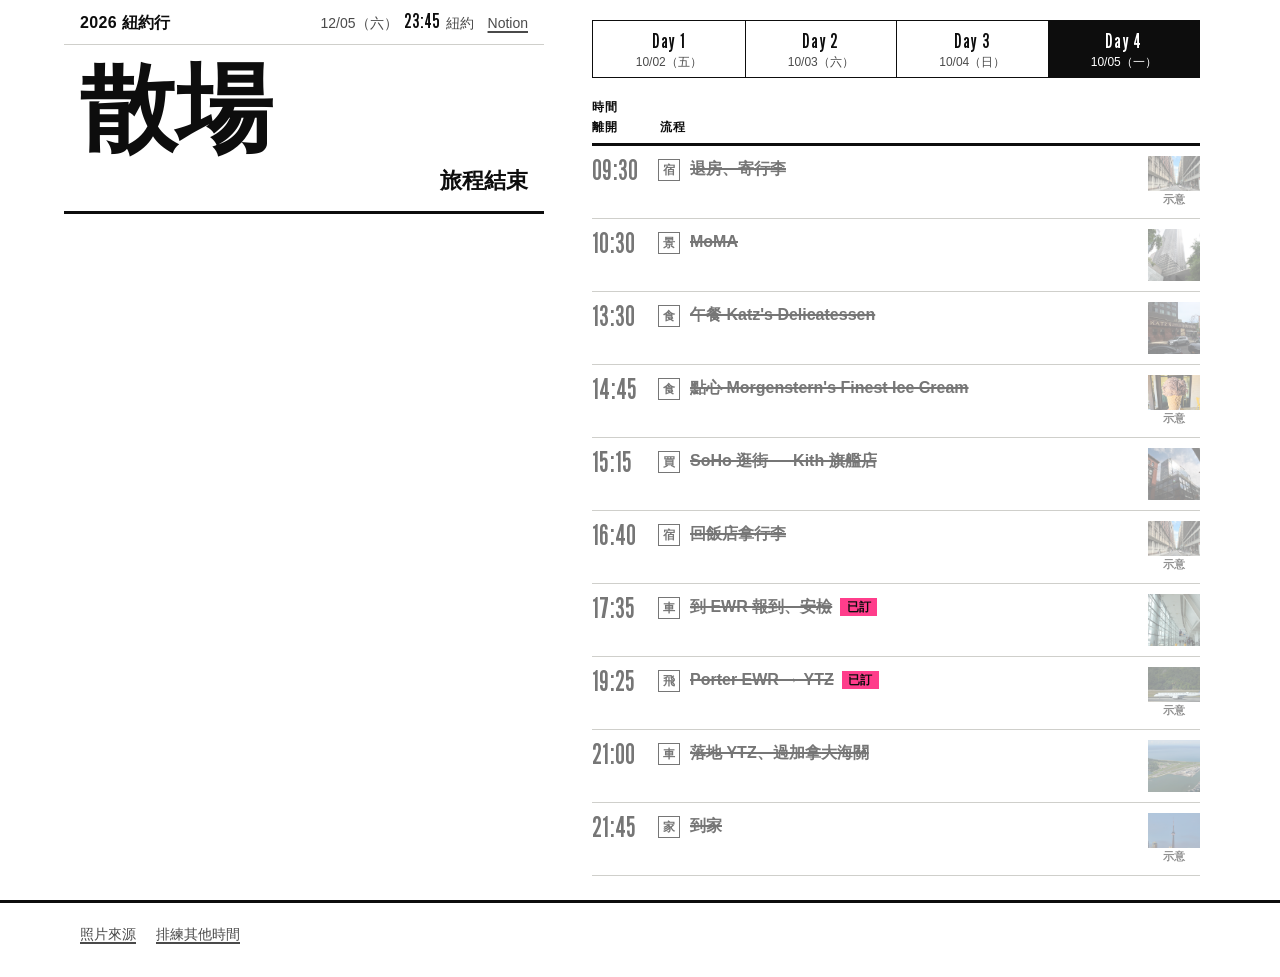
==== index.html @ 242aafcc "Deploy site from source e9632d4" ====
<!doctype html>
<html lang="zh-Hant">
<head>
  <meta charset="utf-8">
  <meta name="viewport" content="width=device-width, initial-scale=1, viewport-fit=cover">
  <meta name="robots" content="noindex, nofollow">
  <meta name="color-scheme" content="light dark">
  <meta name="theme-color" content="#ffffff">
  <link rel="manifest" href="manifest.webmanifest">
  <link rel="apple-touch-icon" href="icons/apple-touch-icon.png">
  <meta name="apple-mobile-web-app-capable" content="yes">
  <meta name="apple-mobile-web-app-title" content="紐約行">
  <title>2026 紐約行</title>
  <link rel="preload" href="fonts/league-gothic-latin.woff2" as="font" type="font/woff2" crossorigin>
  <link rel="stylesheet" href="styles.css">
</head>
<body data-cue="idle">
  <main class="stage">
    <div class="prompt">
      <header id="header" class="title-block"></header>
      <div id="preview-banner" class="rehearsal" hidden></div>
      <section id="call" class="call" aria-live="polite" aria-label="離開時間"></section>
      <div id="cards"></div>
      <button type="button" id="pull" class="pull" aria-expanded="false" aria-controls="order"></button>
    </div>
    <div class="order-col">
      <div id="order" class="order">
        <div class="order-inner">
          <nav id="tabs" class="tabs" aria-label="選擇日期"></nav>
          <div class="order-head" aria-hidden="true"><span>時間<br>離開</span><span>流程</span></div>
          <ol id="timeline" class="timeline"></ol>
        </div>
      </div>
    </div>
  </main>
  <footer class="colophon">
    <a href="credits.html">照片來源</a>
    <button type="button" id="preview-toggle">排練其他時間</button>
    <input type="datetime-local" id="preview-input" aria-label="排練時間（紐約）" min="2026-10-02T00:00" max="2026-10-05T23:59" hidden>
  </footer>
  <script type="module" src="src/main.js"></script>
</body>
</html>
---- styles.css ----
/* The Running Order: a stage manager's sheet. One ink on one ground; colour is warning, alert and tape only. */

@font-face {
  font-family: "League Gothic";
  src: url("fonts/league-gothic-latin.woff2") format("woff2");
  font-weight: 400;
  font-style: normal;
  font-display: swap;
}

:root {
  color-scheme: light dark;

  --ground: #ffffff;
  --ink: #0d0d0d;
  --ink-2: #4a4a4a;
  --ink-played: #767676;
  --hairline: #cfcfcb;
  --plate-ground: #e8e8e4;

  /* Reserved by law, as a warning system and not a stop/go sign: yellow is the warning (leave within
     fifteen minutes), red is the alert (leave now), pink is booked. Nothing else may use them, and there
     is no green: green says safe, and nothing on this sheet is ever safe to ignore. */
  --warning-yellow: #ffd400;
  --alert-red: #c81e1e;
  --tape-pink: #ff3d8b;
  --tape-ink: #0d0d0d;

  --gothic: "League Gothic", "Arial Narrow", sans-serif;
  --sans: -apple-system, BlinkMacSystemFont, "PingFang TC", "Noto Sans TC", "Microsoft JhengHei", sans-serif;

  --rule-heavy: 3px solid var(--ink);
  --rule-hair: 1px solid var(--hairline);
  --gutter: max(1rem, calc((100% - 35rem) / 2));
  --ease-out: cubic-bezier(0.16, 1, 0.3, 1);
}

@media (prefers-color-scheme: dark) {
  :root {
    --ground: #0d0d0d;
    --ink: #f4f4f1;
    --ink-2: #b9b9b4;
    --ink-played: #8a8a86;
    --hairline: #33332f;
    --plate-ground: #1f1f1d;
  }
}

*, *::before, *::after { box-sizing: border-box; }

html { scrollbar-color: var(--ink) transparent; -webkit-text-size-adjust: 100%; }

body {
  margin: 0;
  background: var(--ground);
  color: var(--ink);
  font: 400 1rem/1.6 var(--sans);
  accent-color: var(--ink);
  caret-color: var(--ink);
}

::selection { background: var(--ink); color: var(--ground); }

:focus-visible { outline: 3px solid var(--ink); outline-offset: 3px; }

a { color: inherit; text-decoration-thickness: 1.5px; text-underline-offset: 0.2em; }

button { font: inherit; color: inherit; cursor: pointer; }

h1, h2, h3, p, ol, ul { margin: 0; }

.icon { width: 1.25em; height: 1.25em; flex: none; fill: none; stroke: currentColor; stroke-width: 1.75; stroke-linecap: round; stroke-linejoin: round; }

.time { font-family: var(--gothic); font-variant-numeric: tabular-nums; letter-spacing: 0.01em; line-height: 1; }

/* Spike tape: the only pink on the sheet, and only on what is booked. */
.tape { display: inline-block; margin-left: 0.5rem; padding: 0.05rem 0.4rem; background: var(--tape-pink); color: var(--tape-ink); font-size: 0.75rem; font-weight: 700; line-height: 1.4; vertical-align: 0.1em; white-space: nowrap; }

.plate { position: relative; background: var(--plate-ground); overflow: hidden; }

/* A stand-in photo says so on its face, in ink, wherever it appears. */
.stand-in { position: absolute; left: 0; bottom: 0; padding: 0.0625rem 0.375rem; background: var(--ground); color: var(--ink); font-size: 0.6875rem; font-weight: 700; letter-spacing: 0.08em; line-height: 1.5; }
.plate-thumb .stand-in { right: 0; padding: 0; font-size: 0.6875rem; text-align: center; letter-spacing: 0.04em; }

.visually-hidden { position: absolute; width: 1px; height: 1px; overflow: hidden; clip-path: inset(50%); white-space: nowrap; }
.plate img { display: block; width: 100%; height: 100%; object-fit: cover; }

/* On a phone the wrappers dissolve so the call can stay pinned for the whole scroll. */
.stage, .prompt, .order-col { display: contents; }

/* Title block */
.title-block, .call { position: relative; isolation: isolate; }
.title-block::before, .call::before { content: ""; position: absolute; inset: 0; z-index: -1; background: var(--flood, transparent); transform: scaleX(0); transform-origin: left; transition: transform 0.55s var(--ease-out), background-color 0.35s var(--ease-out); }
.title-block { display: grid; grid-template-columns: 1fr auto auto; align-items: baseline; gap: 0 0.875rem; padding: calc(0.625rem + env(safe-area-inset-top)) var(--gutter) 0.5rem; border-bottom: var(--rule-hair); }
/* Only the block transitions: a child with its own delayed transition on an inherited, animating colour restarts every frame. */
.title-block { transition: color 0.3s var(--ease-out) 0.1s, border-color 0.3s var(--ease-out); }
.title-block h1 { font-size: 1rem; font-weight: 800; letter-spacing: 0.02em; }
.clock { display: flex; align-items: baseline; gap: 0.375rem; color: var(--ink-2); font-size: 0.875rem; }
.clock-time { font-family: var(--gothic); font-size: 1.25rem; color: var(--ink); line-height: 1; }
.notion-link { font-size: 0.875rem; color: var(--ink-2); }

/* Rehearsal: the sheet inverted into a solid band, so a previewed time is never mistaken for live. */
.rehearsal { display: flex; align-items: center; justify-content: space-between; gap: 0.75rem; padding: 0.375rem var(--gutter); background: var(--ink); color: var(--ground); font-size: 0.875rem; font-variant-numeric: tabular-nums; }
.rehearsal[hidden] { display: none; }
.rehearsal strong { margin-right: 0.5rem; font-weight: 800; letter-spacing: 0.08em; }
.rehearsal button { padding: 0.125rem 0.625rem; background: none; border: 1.5px solid currentColor; font-weight: 700; }
.rehearsal :focus-visible { outline-color: var(--ground); }

/* The call: the one thing on the sheet set at poster scale. It takes the full measure at rest
   and condenses to a single line once the reader is down in the day. */
.call { position: sticky; top: 0; z-index: 5; display: grid; gap: 0.25rem; padding: 0.875rem var(--gutter) 0.75rem; background: var(--ground); border-bottom: var(--rule-heavy); transition: color 0.3s var(--ease-out) 0.1s, border-color 0.3s var(--ease-out); }
.call-big { line-height: 0.84; }
.call-big.is-numeral { font-family: var(--gothic); font-size: clamp(7.5rem, 43vw, 11rem); letter-spacing: 0.005em; font-variant-numeric: tabular-nums; margin-left: -0.03em; transition: font-size 0.35s var(--ease-out); }
.call-big.is-word { font-size: clamp(4rem, 22vw, 6rem); font-weight: 900; line-height: 1.05; transition: font-size 0.35s var(--ease-out); }
.call-line { display: flex; align-items: baseline; justify-content: space-between; gap: 0.75rem; min-width: 0; }
.call-tail { font-size: 1.375rem; font-weight: 800; line-height: 1.2; }
.call-detail { font-size: 1.375rem; font-weight: 800; font-variant-numeric: tabular-nums; white-space: nowrap; }

/* The flood is the whole signal: no indicator light, no signage words. Yellow warns, red alerts. The band
   floods only when missing the call would cost a booking; otherwise the sheet stays plain and simply tells the time.
   The colour wipes in from the numeral and takes the title block with it, so chrome, title and call read as one field. */
[data-hard="true"][data-cue="warning"] { --flood: var(--warning-yellow); --flood-ink: #0d0d0d; }
[data-hard="true"][data-cue="alert"] { --flood: var(--alert-red); --flood-ink: #ffffff; }
[data-hard="true"] .title-block::before, [data-hard="true"] .call::before { transform: scaleX(1); }
/* The closing rule takes the flood colour, so no strip of ground shows under a flooded band. */
[data-hard="true"] .title-block, [data-hard="true"] .call { color: var(--flood-ink); border-bottom-color: var(--flood); }
[data-hard="true"] .title-block .clock, [data-hard="true"] .title-block .clock-time, [data-hard="true"] .title-block .notion-link { color: inherit; }
[data-hard="true"] .call :focus-visible, [data-hard="true"] .title-block :focus-visible { outline-color: currentColor; }

@media (max-width: 59.999rem) {
  .is-compact .call { grid-template-columns: auto 1fr; align-items: end; gap: 0.625rem; padding-block: 0.5rem; }
  .is-compact .call-big.is-numeral { font-size: 4rem; }
  .is-compact .call-big.is-word { font-size: 2.25rem; }
  .is-compact .call-line { gap: 0.5rem; padding-bottom: 0.125rem; }
  .is-compact .call-tail { font-size: 1rem; }
  .is-compact .call-detail { font-size: 0.9375rem; }
}

/* When the itinerary cannot load there is nothing to call and nothing to pull. */
[data-cue="error"] .call, [data-cue="error"] .pull { display: none; }

/* Tape strip: a booking further down the sheet that is starting to press. */
.tape-strip { padding: 0.5rem var(--gutter); background: var(--tape-pink); color: var(--tape-ink); font-size: 0.9375rem; font-weight: 600; line-height: 1.4; font-variant-numeric: tabular-nums; }
.tape-strip-label { margin-right: 0.5rem; padding: 0 0.375rem; border: 1.5px solid var(--tape-ink); font-size: 0.75rem; font-weight: 800; }
.tape-strip.is-late { font-weight: 800; box-shadow: inset 0 0 0 3px var(--tape-ink); }

/* Now and next: rows of the same sheet as the order, time column first. */
.plate-now { height: min(33vw, 17svh); min-height: 6.5rem; }
.lead-row { display: grid; grid-template-columns: 3.5rem minmax(0, 1fr); gap: 0.75rem; padding-inline: var(--gutter); }
.lead-row.has-thumb { grid-template-columns: 3.5rem minmax(0, 1fr) 3.25rem; }
.lead-time { display: grid; align-content: start; gap: 0.25rem; }
.lead-time .time { font-size: 1.75rem; }
.lead-label { color: var(--ink-2); font-size: 0.75rem; font-weight: 700; letter-spacing: 0.06em; }
.now .lead-row { padding-block: 0.75rem 0.875rem; }
.now h2 { font-size: 1.375rem; font-weight: 800; line-height: 1.25; text-wrap: balance; }
.notes { margin-top: 0.375rem; color: var(--ink-2); font-size: 0.9375rem; line-height: 1.6; max-width: 38em; }

/* Long notes fold to two lines; the summary is the note itself, so a tap unfolds it in place. */
.now .notes-fold summary { display: -webkit-box; -webkit-box-orient: vertical; -webkit-line-clamp: 2; overflow: hidden; list-style: none; cursor: pointer; }
.now .notes-fold summary::-webkit-details-marker { display: none; }
.now .notes-fold[open] summary { display: block; }

.text-link { display: inline-flex; align-items: center; gap: 0.25rem; margin-top: 0.375rem; font-size: 0.9375rem; font-weight: 600; }

/* Next cue */
.next { padding-block: 0.75rem 1rem; border-top: var(--rule-hair); }
.next h2 { font-size: 1.1875rem; font-weight: 800; line-height: 1.3; text-wrap: balance; }
.next .leg-route { display: -webkit-box; -webkit-box-orient: vertical; -webkit-line-clamp: 3; overflow: hidden; }
.leg { display: flex; align-items: flex-start; gap: 0.375rem; margin-top: 0.375rem; color: var(--ink-2); font-size: 0.9375rem; line-height: 1.5; }
.leg .icon { margin-top: 0.1em; color: var(--ink); }
.leg strong { color: var(--ink); font-weight: 700; }
.leg-route { display: block; }

.slab { display: flex; align-items: center; justify-content: space-between; min-height: 3.5rem; margin: 0.75rem var(--gutter) 0; padding: 0 1.125rem; background: var(--ink); color: var(--ground); font-size: 1.125rem; font-weight: 800; letter-spacing: 0.04em; text-decoration: none; transition: transform 0.12s var(--ease-out); }
.slab .icon { width: 1.5rem; height: 1.5rem; stroke-width: 2.25; transition: transform 0.25s var(--ease-out); }
.slab:hover .icon { transform: translateX(4px); }
.slab:active { transform: translateY(2px); }

/* The pull: one gesture deploys the whole order, the same gesture folds it back. */
.pull { display: flex; align-items: center; gap: 0.625rem; width: 100%; min-height: 3.25rem; padding: 0 var(--gutter); background: var(--ground); border: 0; border-top: var(--rule-heavy); border-bottom: var(--rule-hair); font-size: 1rem; font-weight: 800; letter-spacing: 0.04em; text-align: left; }
.pull-count { margin-left: auto; color: var(--ink-2); font-size: 0.875rem; font-weight: 600; font-variant-numeric: tabular-nums; }
.pull .icon { transition: transform 0.45s var(--ease-out); }
.pull[aria-expanded="true"] .icon { transform: rotate(180deg); }

.order { display: grid; grid-template-rows: 0fr; transition: grid-template-rows 0.5s var(--ease-out); }
.order.is-open { grid-template-rows: 1fr; }
.order-inner { min-height: 0; overflow: hidden; padding: 0 var(--gutter); }
.order.is-open .order-inner { padding-bottom: 1.5rem; }

.tabs { display: grid; grid-template-columns: repeat(4, 1fr); margin-top: 1.25rem; border: 1.5px solid var(--ink); }
.tabs button { display: grid; gap: 0.125rem; padding: 0.5rem 0.25rem; background: var(--ground); border: 0; border-left: 1.5px solid var(--ink); line-height: 1.2; }
.tabs button:first-child { border-left: 0; }
.tab-act { font-family: var(--gothic); font-size: 1.25rem; letter-spacing: 0.04em; }
.tab-date { color: var(--ink-2); font-size: 0.75rem; font-variant-numeric: tabular-nums; white-space: nowrap; }
/* Today says so in words, in full ink. A rule across the top read as a second selected state beside the solid selected tab. */
.tabs .is-today .tab-date { color: inherit; font-weight: 800; letter-spacing: 0.08em; }
.tabs .is-selected { background: var(--ink); color: var(--ground); }
.tabs .is-selected .tab-date { color: inherit; }
.tabs button:focus-visible { outline-offset: -5px; outline-color: currentColor; }


.order-head { display: grid; grid-template-columns: 3.5rem 1fr; gap: 0.75rem; align-items: end; margin-top: 1.25rem; padding-bottom: 0.375rem; border-bottom: var(--rule-heavy); font-size: 0.75rem; font-weight: 700; letter-spacing: 0.12em; }

.timeline { list-style: none; padding: 0; }
.cue { border-bottom: var(--rule-hair); }
.cue summary { display: grid; grid-template-columns: 3.5rem 1.375rem minmax(0, 1fr) 3.25rem; align-items: start; gap: 0.625rem; min-height: 4.25rem; padding: 0.625rem 0; list-style: none; cursor: pointer; }
.cue summary::-webkit-details-marker { display: none; }
.cue-time { display: grid; gap: 0.25rem; }
.cue .time { font-size: 1.75rem; }
.out { color: var(--ink-2); font-size: 0.75rem; font-weight: 700; font-variant-numeric: tabular-nums; white-space: nowrap; }
.cue-title { padding-top: 0.125rem; font-weight: 700; line-height: 1.4; }
.code { display: grid; place-items: center; width: 1.375rem; height: 1.375rem; margin-top: 0.1875rem; border: 1.5px solid currentColor; font-size: 0.75rem; font-weight: 700; line-height: 1; }
.plate-thumb { width: 3.25rem; height: 3.25rem; }

.cue-body { display: grid; justify-items: start; gap: 0.5rem; padding: 0 0 1rem 6.125rem; }
.cue-body .notes, .cue-body .text-link, .cue-body .leg { margin-top: 0; }
.leave-by { display: flex; align-items: center; gap: 0.375rem; font-size: 0.9375rem; font-weight: 700; font-variant-numeric: tabular-nums; }
.leg-link { text-decoration-thickness: 1.5px; }

.backups { margin-top: 0.375rem; padding-top: 0.625rem; border-top: var(--rule-hair); justify-self: stretch; }
.backups h3 { font-size: 0.875rem; font-weight: 800; letter-spacing: 0.06em; }
.backups ul { list-style: none; padding: 0; margin-top: 0.375rem; display: grid; gap: 0.5rem; }
.backups li { display: grid; gap: 0.0625rem; font-size: 0.9375rem; line-height: 1.5; }
.backups li span { color: var(--ink-2); }
.backups .text-link { margin-top: 0; }

/* Played cues are struck, the way a stage manager crosses off what has been called. */
.cue.is-played summary, .cue.is-played .out { color: var(--ink-played); }
.cue.is-played .cue-title { text-decoration: line-through; text-decoration-thickness: 1.5px; }
.cue.is-played .plate-thumb { opacity: 0.45; }

/* The current cue is the sheet inverted: ink becomes ground. */
.cue.is-current { margin-inline: -0.75rem; padding-inline: 0.75rem; background: var(--ink); color: var(--ground); border-bottom-color: var(--ink); }
.cue.is-current .notes, .cue.is-current .leg, .cue.is-current .out, .cue.is-current .backups li span { color: inherit; opacity: 0.82; }
.cue.is-current .leg .icon, .cue.is-current .leg strong { color: inherit; }
.cue.is-current .backups { border-top-color: currentColor; }
.cue.is-current :focus-visible { outline-color: var(--ground); }

/* Colophon */
.colophon { display: flex; flex-wrap: wrap; align-items: center; gap: 0.75rem 1.25rem; padding: 1.25rem var(--gutter) calc(2rem + env(safe-area-inset-bottom)); border-top: var(--rule-heavy); color: var(--ink-2); font-size: 0.875rem; }
.colophon button { padding: 0; background: none; border: 0; text-decoration: underline; text-decoration-thickness: 1.5px; text-underline-offset: 0.2em; }
.colophon input { padding: 0.375rem 0.5rem; background: var(--ground); color: var(--ink); border: 1.5px solid var(--ink); border-radius: 0; font: inherit; }

/* Credits page */
.credits-page { padding: 1.25rem var(--gutter) 3rem; }
.credits-page h1 { margin: 1rem 0 0.5rem; font-size: 1.75rem; font-weight: 800; }
.credits-page h2 { margin: 2rem 0 0.5rem; padding-top: 0.75rem; border-top: var(--rule-heavy); font-size: 1.125rem; font-weight: 800; }
.credits-page p { color: var(--ink-2); max-width: 40em; }
.credits { list-style: none; padding: 0; margin-top: 0.75rem; font-size: 0.875rem; color: var(--ink-2); overflow-wrap: anywhere; }
.credits li { padding: 0.5rem 0; border-bottom: var(--rule-hair); }
.credits code { margin-right: 0.25rem; font: 700 0.875rem/1 var(--sans); color: var(--ink); }

/* Wide screens: the call holds the left column, the order stands deployed on the right. */
@media (min-width: 60rem) {
  :root { --gutter: 0rem; }
  .stage { display: grid; grid-template-columns: minmax(22rem, 28rem) minmax(26rem, 38rem); justify-content: center; gap: 0 4rem; padding-inline: 2rem; }
  .prompt { display: block; position: sticky; top: 0; align-self: start; max-height: 100dvh; overflow-y: auto; scrollbar-width: none; padding-inline: 1rem; margin-inline: -1rem; }
  .order-col { display: block; }
  .title-block, .rehearsal, .call, .tape-strip { padding-inline: 1rem; margin-inline: -1rem; }
  /* Not pinned here (the whole column is), but still positioned: the flood layer anchors to the band. */
  .call { position: relative; top: auto; }
  .call-big.is-numeral { font-size: 11rem; }
  .plate-now { height: 13rem; }
  .next .leg-route { display: block; }
  .slab { margin-inline: 0; }
  .pull { display: none; }
  .order-inner { overflow: visible; }
  .colophon { padding-inline: max(2rem, calc((100% - 70rem) / 2)); }
  .credits-page { padding-inline: max(2rem, calc((100% - 44rem) / 2)); }
}

@media (prefers-reduced-motion: reduce) {
  *, *::before, *::after { animation: none !important; transition: none !important; scroll-behavior: auto !important; }
}
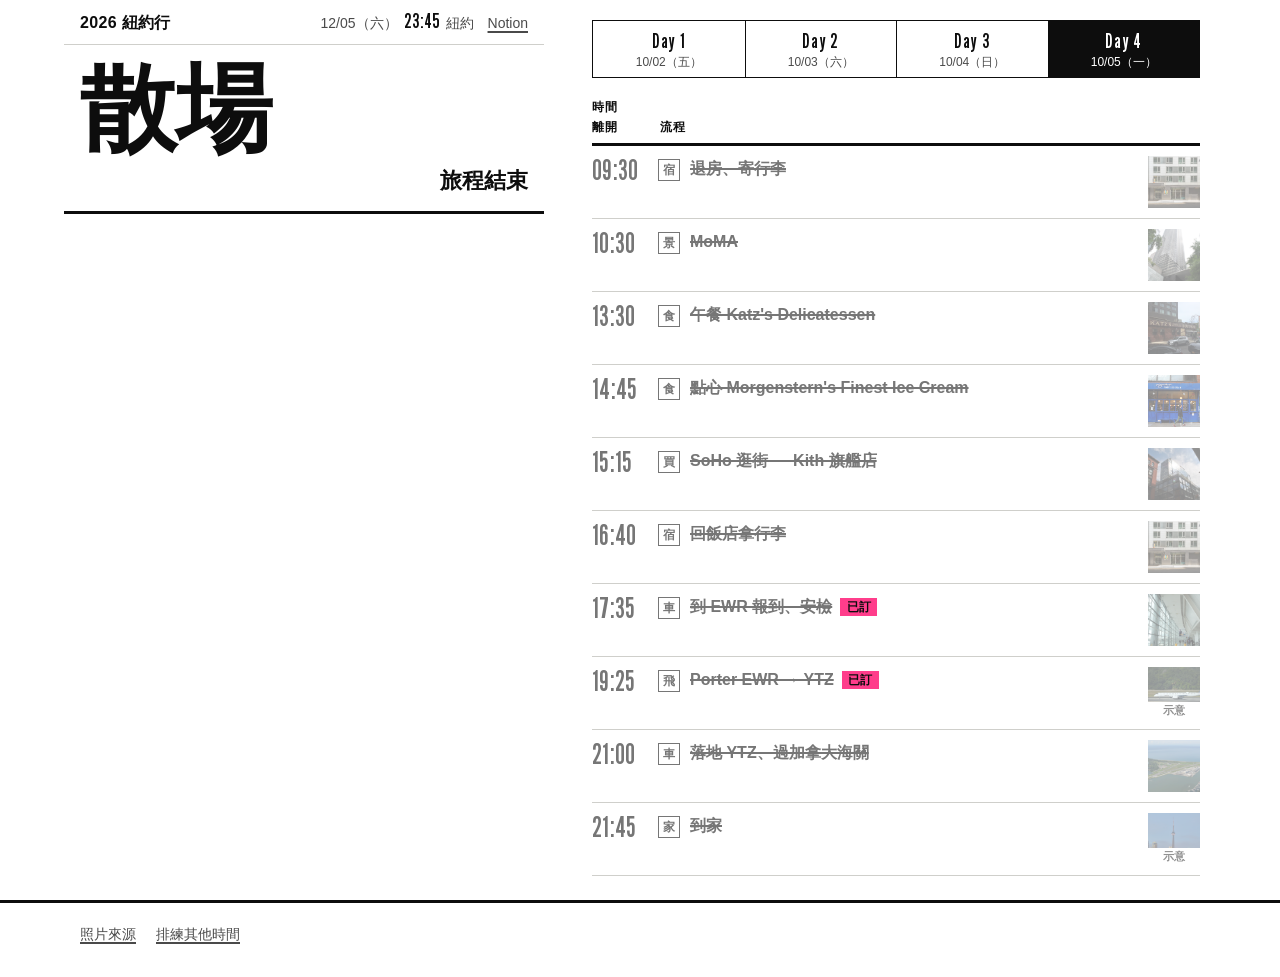
==== commit abed5838: "Deploy site from source 8deb781" ====
--- a/index.html
+++ b/index.html
@@ -7,9 +7,32 @@
   <meta name="color-scheme" content="light dark">
   <meta name="theme-color" content="#ffffff">
   <link rel="manifest" href="manifest.webmanifest">
+  <link rel="icon" type="image/png" href="icons/icon-192.png">
   <link rel="apple-touch-icon" href="icons/apple-touch-icon.png">
+  <!-- launch-images:start (generated by scripts/make-brand-assets.sh) -->
+  <link rel="apple-touch-startup-image" media="screen and (device-width: 440px) and (device-height: 956px) and (-webkit-device-pixel-ratio: 3) and (orientation: portrait) and (prefers-color-scheme: light)" href="icons/splash/1320x2868-light.png">
+  <link rel="apple-touch-startup-image" media="screen and (device-width: 440px) and (device-height: 956px) and (-webkit-device-pixel-ratio: 3) and (orientation: portrait) and (prefers-color-scheme: dark)" href="icons/splash/1320x2868-dark.png">
+  <link rel="apple-touch-startup-image" media="screen and (device-width: 430px) and (device-height: 932px) and (-webkit-device-pixel-ratio: 3) and (orientation: portrait) and (prefers-color-scheme: light)" href="icons/splash/1290x2796-light.png">
+  <link rel="apple-touch-startup-image" media="screen and (device-width: 430px) and (device-height: 932px) and (-webkit-device-pixel-ratio: 3) and (orientation: portrait) and (prefers-color-scheme: dark)" href="icons/splash/1290x2796-dark.png">
+  <link rel="apple-touch-startup-image" media="screen and (device-width: 428px) and (device-height: 926px) and (-webkit-device-pixel-ratio: 3) and (orientation: portrait) and (prefers-color-scheme: light)" href="icons/splash/1284x2778-light.png">
+  <link rel="apple-touch-startup-image" media="screen and (device-width: 428px) and (device-height: 926px) and (-webkit-device-pixel-ratio: 3) and (orientation: portrait) and (prefers-color-scheme: dark)" href="icons/splash/1284x2778-dark.png">
+  <link rel="apple-touch-startup-image" media="screen and (device-width: 420px) and (device-height: 912px) and (-webkit-device-pixel-ratio: 3) and (orientation: portrait) and (prefers-color-scheme: light)" href="icons/splash/1260x2736-light.png">
+  <link rel="apple-touch-startup-image" media="screen and (device-width: 420px) and (device-height: 912px) and (-webkit-device-pixel-ratio: 3) and (orientation: portrait) and (prefers-color-scheme: dark)" href="icons/splash/1260x2736-dark.png">
+  <link rel="apple-touch-startup-image" media="screen and (device-width: 414px) and (device-height: 896px) and (-webkit-device-pixel-ratio: 2) and (orientation: portrait) and (prefers-color-scheme: light)" href="icons/splash/828x1792-light.png">
+  <link rel="apple-touch-startup-image" media="screen and (device-width: 414px) and (device-height: 896px) and (-webkit-device-pixel-ratio: 2) and (orientation: portrait) and (prefers-color-scheme: dark)" href="icons/splash/828x1792-dark.png">
+  <link rel="apple-touch-startup-image" media="screen and (device-width: 402px) and (device-height: 874px) and (-webkit-device-pixel-ratio: 3) and (orientation: portrait) and (prefers-color-scheme: light)" href="icons/splash/1206x2622-light.png">
+  <link rel="apple-touch-startup-image" media="screen and (device-width: 402px) and (device-height: 874px) and (-webkit-device-pixel-ratio: 3) and (orientation: portrait) and (prefers-color-scheme: dark)" href="icons/splash/1206x2622-dark.png">
+  <link rel="apple-touch-startup-image" media="screen and (device-width: 393px) and (device-height: 852px) and (-webkit-device-pixel-ratio: 3) and (orientation: portrait) and (prefers-color-scheme: light)" href="icons/splash/1179x2556-light.png">
+  <link rel="apple-touch-startup-image" media="screen and (device-width: 393px) and (device-height: 852px) and (-webkit-device-pixel-ratio: 3) and (orientation: portrait) and (prefers-color-scheme: dark)" href="icons/splash/1179x2556-dark.png">
+  <link rel="apple-touch-startup-image" media="screen and (device-width: 390px) and (device-height: 844px) and (-webkit-device-pixel-ratio: 3) and (orientation: portrait) and (prefers-color-scheme: light)" href="icons/splash/1170x2532-light.png">
+  <link rel="apple-touch-startup-image" media="screen and (device-width: 390px) and (device-height: 844px) and (-webkit-device-pixel-ratio: 3) and (orientation: portrait) and (prefers-color-scheme: dark)" href="icons/splash/1170x2532-dark.png">
+  <link rel="apple-touch-startup-image" media="screen and (device-width: 375px) and (device-height: 812px) and (-webkit-device-pixel-ratio: 3) and (orientation: portrait) and (prefers-color-scheme: light)" href="icons/splash/1125x2436-light.png">
+  <link rel="apple-touch-startup-image" media="screen and (device-width: 375px) and (device-height: 812px) and (-webkit-device-pixel-ratio: 3) and (orientation: portrait) and (prefers-color-scheme: dark)" href="icons/splash/1125x2436-dark.png">
+  <link rel="apple-touch-startup-image" media="screen and (device-width: 375px) and (device-height: 667px) and (-webkit-device-pixel-ratio: 2) and (orientation: portrait) and (prefers-color-scheme: light)" href="icons/splash/750x1334-light.png">
+  <link rel="apple-touch-startup-image" media="screen and (device-width: 375px) and (device-height: 667px) and (-webkit-device-pixel-ratio: 2) and (orientation: portrait) and (prefers-color-scheme: dark)" href="icons/splash/750x1334-dark.png">
+  <!-- launch-images:end -->
   <meta name="apple-mobile-web-app-capable" content="yes">
-  <meta name="apple-mobile-web-app-title" content="紐約行">
+  <meta name="apple-mobile-web-app-title" content="2026 紐約行">
   <title>2026 紐約行</title>
   <link rel="preload" href="fonts/league-gothic-latin.woff2" as="font" type="font/woff2" crossorigin>
   <link rel="stylesheet" href="styles.css">
@@ -19,7 +42,7 @@
     <div class="prompt">
       <header id="header" class="title-block"></header>
       <div id="preview-banner" class="rehearsal" hidden></div>
-      <section id="call" class="call" aria-live="polite" aria-label="離開時間"></section>
+      <section id="call" class="call" aria-live="polite" aria-label="現在的提醒"></section>
       <div id="cards"></div>
       <button type="button" id="pull" class="pull" aria-expanded="false" aria-controls="order"></button>
     </div>
--- a/styles.css
+++ b/styles.css
@@ -122,6 +122,10 @@
 [data-hard="true"][data-cue="warning"] { --flood: var(--warning-yellow); --flood-ink: #0d0d0d; }
 [data-hard="true"][data-cue="alert"] { --flood: var(--alert-red); --flood-ink: #ffffff; }
 [data-hard="true"] .title-block::before, [data-hard="true"] .call::before { transform: scaleX(1); }
+
+/* A warning or alert is never colour alone: the countdown inverts into an ink chip, flooded or not,
+   so the state reads in sunlight, through sunglasses and without colour vision. */
+[data-cue="warning"] .call-detail, [data-cue="alert"] .call-detail { padding: 0 0.5rem; background: var(--flood-ink, var(--ink)); color: var(--flood, var(--ground)); }
 /* The closing rule takes the flood colour, so no strip of ground shows under a flooded band. */
 [data-hard="true"] .title-block, [data-hard="true"] .call { color: var(--flood-ink); border-bottom-color: var(--flood); }
 [data-hard="true"] .title-block .clock, [data-hard="true"] .title-block .clock-time, [data-hard="true"] .title-block .notion-link { color: inherit; }
@@ -165,6 +169,7 @@
 /* Next cue */
 .next { padding-block: 0.75rem 1rem; border-top: var(--rule-hair); }
 .next h2 { font-size: 1.1875rem; font-weight: 800; line-height: 1.3; text-wrap: balance; }
+.arrive-note { margin-top: 0.125rem; font-size: 0.9375rem; font-weight: 700; font-variant-numeric: tabular-nums; }
 .next .leg-route { display: -webkit-box; -webkit-box-orient: vertical; -webkit-line-clamp: 3; overflow: hidden; }
 .leg { display: flex; align-items: flex-start; gap: 0.375rem; margin-top: 0.375rem; color: var(--ink-2); font-size: 0.9375rem; line-height: 1.5; }
 .leg .icon { margin-top: 0.1em; color: var(--ink); }
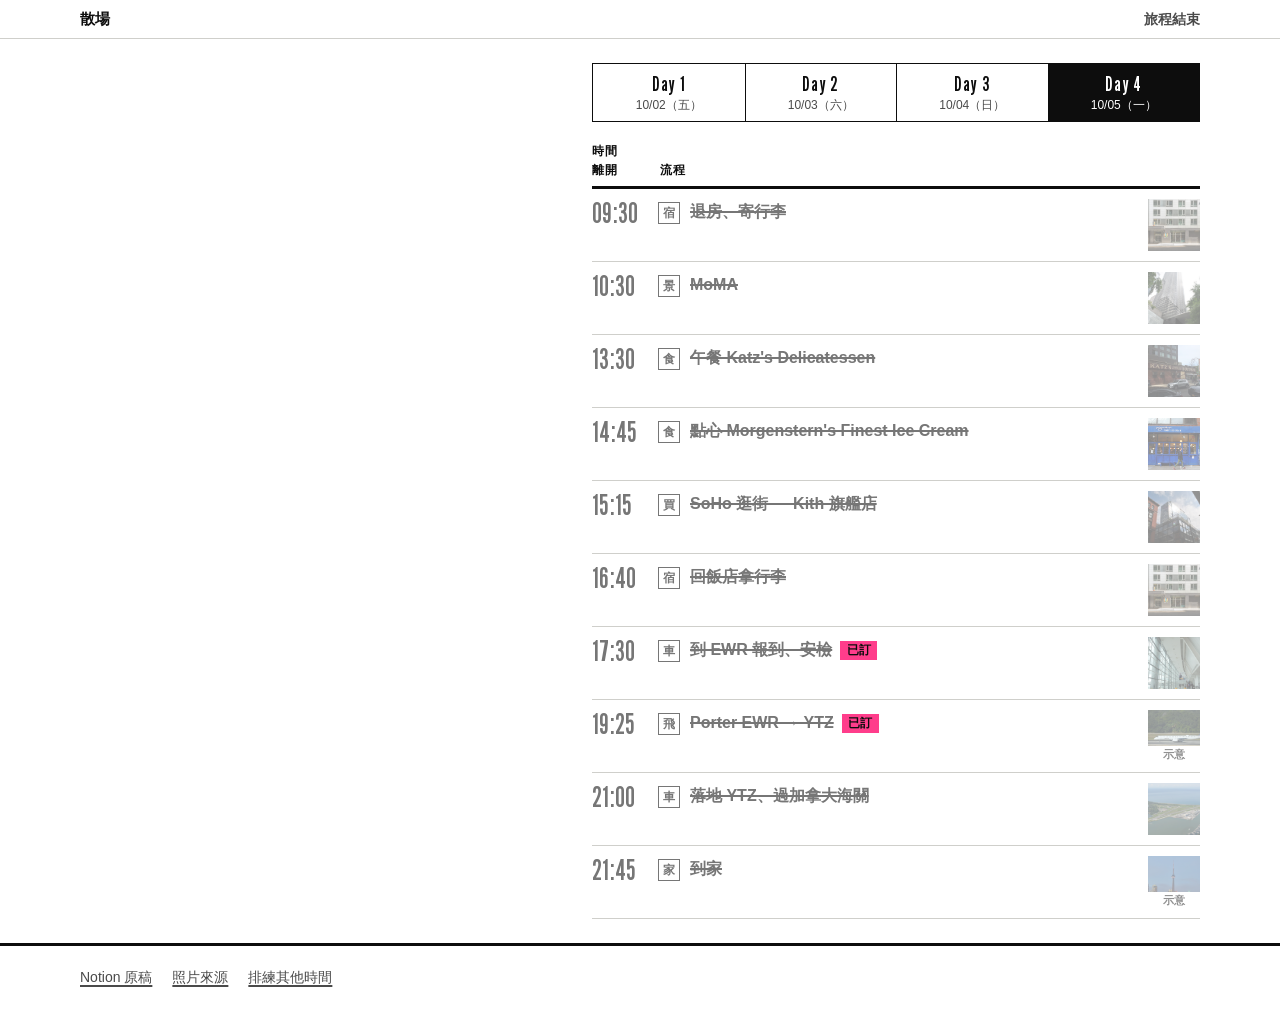
==== commit d9256edf: "Deploy site from source bc63553" ====
--- a/index.html
+++ b/index.html
@@ -38,11 +38,12 @@
   <link rel="stylesheet" href="styles.css">
 </head>
 <body data-cue="idle">
+  <h1 class="visually-hidden">2026 紐約行</h1>
+  <div id="preview-banner" class="rehearsal" hidden></div>
+  <section id="call" class="call" aria-label="離開提醒"></section>
   <main class="stage">
     <div class="prompt">
-      <header id="header" class="title-block"></header>
-      <div id="preview-banner" class="rehearsal" hidden></div>
-      <section id="call" class="call" aria-live="polite" aria-label="現在的提醒"></section>
+      <div id="strip"></div>
       <div id="cards"></div>
       <button type="button" id="pull" class="pull" aria-expanded="false" aria-controls="order"></button>
     </div>
@@ -57,6 +58,7 @@
     </div>
   </main>
   <footer class="colophon">
+    <a href="https://app.notion.com/p/3dabc029903e81b485cfee217af07c64" target="_blank" rel="noopener">Notion 原稿</a>
     <a href="credits.html">照片來源</a>
     <button type="button" id="preview-toggle">排練其他時間</button>
     <input type="datetime-local" id="preview-input" aria-label="排練時間（紐約）" min="2026-10-02T00:00" max="2026-10-05T23:59" hidden>
--- a/styles.css
+++ b/styles.css
@@ -88,17 +88,6 @@
 /* On a phone the wrappers dissolve so the call can stay pinned for the whole scroll. */
 .stage, .prompt, .order-col { display: contents; }
 
-/* Title block */
-.title-block, .call { position: relative; isolation: isolate; }
-.title-block::before, .call::before { content: ""; position: absolute; inset: 0; z-index: -1; background: var(--flood, transparent); transform: scaleX(0); transform-origin: left; transition: transform 0.55s var(--ease-out), background-color 0.35s var(--ease-out); }
-.title-block { display: grid; grid-template-columns: 1fr auto auto; align-items: baseline; gap: 0 0.875rem; padding: calc(0.625rem + env(safe-area-inset-top)) var(--gutter) 0.5rem; border-bottom: var(--rule-hair); }
-/* Only the block transitions: a child with its own delayed transition on an inherited, animating colour restarts every frame. */
-.title-block { transition: color 0.3s var(--ease-out) 0.1s, border-color 0.3s var(--ease-out); }
-.title-block h1 { font-size: 1rem; font-weight: 800; letter-spacing: 0.02em; }
-.clock { display: flex; align-items: baseline; gap: 0.375rem; color: var(--ink-2); font-size: 0.875rem; }
-.clock-time { font-family: var(--gothic); font-size: 1.25rem; color: var(--ink); line-height: 1; }
-.notion-link { font-size: 0.875rem; color: var(--ink-2); }
-
 /* Rehearsal: the sheet inverted into a solid band, so a previewed time is never mistaken for live. */
 .rehearsal { display: flex; align-items: center; justify-content: space-between; gap: 0.75rem; padding: 0.375rem var(--gutter); background: var(--ink); color: var(--ground); font-size: 0.875rem; font-variant-numeric: tabular-nums; }
 .rehearsal[hidden] { display: none; }
@@ -106,38 +95,39 @@
 .rehearsal button { padding: 0.125rem 0.625rem; background: none; border: 1.5px solid currentColor; font-weight: 700; }
 .rehearsal :focus-visible { outline-color: var(--ground); }
 
-/* The call: the one thing on the sheet set at poster scale. It takes the full measure at rest
-   and condenses to a single line once the reader is down in the day. */
-.call { position: sticky; top: 0; z-index: 5; display: grid; gap: 0.25rem; padding: 0.875rem var(--gutter) 0.75rem; background: var(--ground); border-bottom: var(--rule-heavy); transition: color 0.3s var(--ease-out) 0.1s, border-color 0.3s var(--ease-out); }
-.call-big { line-height: 0.84; }
-.call-big.is-numeral { font-family: var(--gothic); font-size: clamp(7.5rem, 43vw, 11rem); letter-spacing: 0.005em; font-variant-numeric: tabular-nums; margin-left: -0.03em; transition: font-size 0.35s var(--ease-out); }
-.call-big.is-word { font-size: clamp(4rem, 22vw, 6rem); font-weight: 900; line-height: 1.05; transition: font-size 0.35s var(--ease-out); }
-.call-line { display: flex; align-items: baseline; justify-content: space-between; gap: 0.75rem; min-width: 0; }
-.call-tail { font-size: 1.375rem; font-weight: 800; line-height: 1.2; }
-.call-detail { font-size: 1.375rem; font-weight: 800; font-variant-numeric: tabular-nums; white-space: nowrap; }
-
-/* The flood is the whole signal: no indicator light, no signage words. Yellow warns, red alerts. The band
-   floods only when missing the call would cost a booking; otherwise the sheet stays plain and simply tells the time.
-   The colour wipes in from the numeral and takes the title block with it, so chrome, title and call read as one field. */
+/* The call. While there is time it is one quiet line at the top edge: the page below belongs to the stop.
+   When a warning or alert is due the same element grows downward into the band, numeral at poster scale,
+   and for a booking it floods. It condenses again once the reader scrolls into the day. */
+.call { position: sticky; top: 0; z-index: 5; isolation: isolate; display: flex; align-items: baseline; gap: 0.5rem; padding: calc(0.5rem + env(safe-area-inset-top)) var(--call-gutter, var(--gutter)) 0.5rem; background: var(--ground); border-bottom: var(--rule-hair); font-variant-numeric: tabular-nums; transition: color 0.3s var(--ease-out) 0.1s, border-color 0.3s var(--ease-out); }
+.call::before { content: ""; position: absolute; inset: 0; z-index: -1; background: var(--flood, transparent); transform: scaleX(0); transform-origin: left; transition: transform 0.55s var(--ease-out), background-color 0.35s var(--ease-out); }
+.call-big { line-height: 1; }
+.call-big.is-numeral { font-family: var(--gothic); font-size: 1.25rem; letter-spacing: 0.01em; }
+.call-big.is-word { font-size: 0.9375rem; font-weight: 800; }
+.call-line { display: flex; flex: 1; align-items: baseline; justify-content: space-between; gap: 0.75rem; min-width: 0; }
+.call-tail { font-size: 0.9375rem; font-weight: 700; }
+.call-detail { color: var(--ink-2); font-size: 0.875rem; font-weight: 600; white-space: nowrap; overflow: hidden; text-overflow: ellipsis; }
+
+/* The band: only for a warning or an alert. */
+[data-cue="warning"] .call, [data-cue="alert"] .call { display: grid; gap: 0.25rem; padding: calc(0.875rem + env(safe-area-inset-top)) var(--call-gutter, var(--gutter)) 0.75rem; border-bottom: var(--rule-heavy); }
+[data-cue="warning"] .call-big.is-numeral, [data-cue="alert"] .call-big.is-numeral { font-size: clamp(7.5rem, 43vw, 11rem); line-height: 0.84; letter-spacing: 0.005em; margin-left: -0.03em; }
+[data-cue="warning"] .call-tail, [data-cue="alert"] .call-tail { font-size: 1.375rem; font-weight: 800; line-height: 1.2; }
+
+/* A warning or alert is never colour alone: the countdown inverts into an ink chip, flooded or not. */
+[data-cue="warning"] .call-detail, [data-cue="alert"] .call-detail { padding: 0 0.5rem; background: var(--flood-ink, var(--ink)); color: var(--flood, var(--ground)); font-size: 1.375rem; font-weight: 800; }
+
+/* It floods only when the very next stop is booked. The colour wipes in from the numeral. */
 [data-hard="true"][data-cue="warning"] { --flood: var(--warning-yellow); --flood-ink: #0d0d0d; }
 [data-hard="true"][data-cue="alert"] { --flood: var(--alert-red); --flood-ink: #ffffff; }
-[data-hard="true"] .title-block::before, [data-hard="true"] .call::before { transform: scaleX(1); }
-
-/* A warning or alert is never colour alone: the countdown inverts into an ink chip, flooded or not,
-   so the state reads in sunlight, through sunglasses and without colour vision. */
-[data-cue="warning"] .call-detail, [data-cue="alert"] .call-detail { padding: 0 0.5rem; background: var(--flood-ink, var(--ink)); color: var(--flood, var(--ground)); }
-/* The closing rule takes the flood colour, so no strip of ground shows under a flooded band. */
-[data-hard="true"] .title-block, [data-hard="true"] .call { color: var(--flood-ink); border-bottom-color: var(--flood); }
-[data-hard="true"] .title-block .clock, [data-hard="true"] .title-block .clock-time, [data-hard="true"] .title-block .notion-link { color: inherit; }
-[data-hard="true"] .call :focus-visible, [data-hard="true"] .title-block :focus-visible { outline-color: currentColor; }
+[data-hard="true"] .call::before { transform: scaleX(1); }
+[data-hard="true"] .call { color: var(--flood-ink); border-bottom-color: var(--flood); }
+[data-hard="true"] .call :focus-visible { outline-color: currentColor; }
 
 @media (max-width: 59.999rem) {
-  .is-compact .call { grid-template-columns: auto 1fr; align-items: end; gap: 0.625rem; padding-block: 0.5rem; }
-  .is-compact .call-big.is-numeral { font-size: 4rem; }
-  .is-compact .call-big.is-word { font-size: 2.25rem; }
-  .is-compact .call-line { gap: 0.5rem; padding-bottom: 0.125rem; }
-  .is-compact .call-tail { font-size: 1rem; }
-  .is-compact .call-detail { font-size: 0.9375rem; }
+  .is-compact[data-cue="warning"] .call, .is-compact[data-cue="alert"] .call { grid-template-columns: auto 1fr; align-items: end; gap: 0.625rem; padding-block: calc(0.5rem + env(safe-area-inset-top)) 0.5rem; }
+  .is-compact[data-cue="warning"] .call-big.is-numeral, .is-compact[data-cue="alert"] .call-big.is-numeral { font-size: 4rem; }
+  .is-compact[data-cue="warning"] .call-line, .is-compact[data-cue="alert"] .call-line { gap: 0.5rem; padding-bottom: 0.125rem; }
+  .is-compact[data-cue="warning"] .call-tail, .is-compact[data-cue="alert"] .call-tail { font-size: 1rem; }
+  .is-compact[data-cue="warning"] .call-detail, .is-compact[data-cue="alert"] .call-detail { font-size: 0.9375rem; }
 }
 
 /* When the itinerary cannot load there is nothing to call and nothing to pull. */
@@ -148,35 +138,37 @@
 .tape-strip-label { margin-right: 0.5rem; padding: 0 0.375rem; border: 1.5px solid var(--tape-ink); font-size: 0.75rem; font-weight: 800; }
 .tape-strip.is-late { font-weight: 800; box-shadow: inset 0 0 0 3px var(--tape-ink); }
 
-/* Now and next: rows of the same sheet as the order, time column first. */
-.plate-now { height: min(33vw, 17svh); min-height: 6.5rem; }
-.lead-row { display: grid; grid-template-columns: 3.5rem minmax(0, 1fr); gap: 0.75rem; padding-inline: var(--gutter); }
-.lead-row.has-thumb { grid-template-columns: 3.5rem minmax(0, 1fr) 3.25rem; }
-.lead-time { display: grid; align-content: start; gap: 0.25rem; }
-.lead-time .time { font-size: 1.75rem; }
-.lead-label { color: var(--ink-2); font-size: 0.75rem; font-weight: 700; letter-spacing: 0.06em; }
-.now .lead-row { padding-block: 0.75rem 0.875rem; }
-.now h2 { font-size: 1.375rem; font-weight: 800; line-height: 1.25; text-wrap: balance; }
-.notes { margin-top: 0.375rem; color: var(--ink-2); font-size: 0.9375rem; line-height: 1.6; max-width: 38em; }
-
-/* Long notes fold to two lines; the summary is the note itself, so a tap unfolds it in place. */
-.now .notes-fold summary { display: -webkit-box; -webkit-box-orient: vertical; -webkit-line-clamp: 2; overflow: hidden; list-style: none; cursor: pointer; }
-.now .notes-fold summary::-webkit-details-marker { display: none; }
-.now .notes-fold[open] summary { display: block; }
-
-.text-link { display: inline-flex; align-items: center; gap: 0.25rem; margin-top: 0.375rem; font-size: 0.9375rem; font-weight: 600; }
-
-/* Next cue */
-.next { padding-block: 0.75rem 1rem; border-top: var(--rule-hair); }
-.next h2 { font-size: 1.1875rem; font-weight: 800; line-height: 1.3; text-wrap: balance; }
-.arrive-note { margin-top: 0.125rem; font-size: 0.9375rem; font-weight: 700; font-variant-numeric: tabular-nums; }
-.next .leg-route { display: -webkit-box; -webkit-box-orient: vertical; -webkit-line-clamp: 3; overflow: hidden; }
+/* The page: the current stop in full. It carries no times; the call does. */
+.plate-now { aspect-ratio: 3 / 2; max-height: 36svh; width: 100%; }
+.page-body { padding: 1rem var(--gutter) 1.125rem; }
+.now h2 { font-size: 1.75rem; font-weight: 800; line-height: 1.2; text-wrap: balance; }
+.now h2 .tape { vertical-align: 0.3em; }
+.notes { margin-top: 0.5rem; color: var(--ink-2); font-size: 1rem; line-height: 1.7; max-width: 38em; }
+.text-link { display: inline-flex; align-items: center; gap: 0.25rem; margin-top: 0.625rem; font-size: 0.9375rem; font-weight: 600; }
+
+/* A list on the page folds to one ruled line, the way the day does under the pull. */
+.page-list { border-top: var(--rule-hair); }
+.page-list summary { display: flex; align-items: center; gap: 0.625rem; min-height: 3rem; padding: 0 var(--gutter); font-size: 0.9375rem; font-weight: 800; letter-spacing: 0.02em; list-style: none; cursor: pointer; }
+.page-list summary::-webkit-details-marker { display: none; }
+.page-list summary .icon { transition: transform 0.35s var(--ease-out); }
+.page-list[open] summary .icon { transform: rotate(180deg); }
+.page-list .backups-items { list-style: none; margin: 0; padding: 0 var(--gutter) 1rem; display: grid; gap: 0.625rem; }
+.page-list li { display: grid; gap: 0.0625rem; font-size: 0.9375rem; line-height: 1.5; }
+.page-list li span { color: var(--ink-2); }
+.page-list .text-link { margin-top: 0; }
+
+/* Next stop: one row, named in a sentence, with the way there and the one button. */
+.next { padding-block: 1rem 1.125rem; border-top: var(--rule-heavy); }
+.next-row { display: grid; grid-template-columns: minmax(0, 1fr) 3.25rem; gap: 0.875rem; align-items: start; padding-inline: var(--gutter); }
+.next h2 { font-size: 1.1875rem; font-weight: 800; line-height: 1.3; }
+.next-label { margin-right: 0.5rem; color: var(--ink-2); font-size: 0.875rem; font-weight: 700; letter-spacing: 0.06em; }
+.plate-thumb { width: 3.25rem; height: 3.25rem; }
 .leg { display: flex; align-items: flex-start; gap: 0.375rem; margin-top: 0.375rem; color: var(--ink-2); font-size: 0.9375rem; line-height: 1.5; }
 .leg .icon { margin-top: 0.1em; color: var(--ink); }
 .leg strong { color: var(--ink); font-weight: 700; }
 .leg-route { display: block; }
 
-.slab { display: flex; align-items: center; justify-content: space-between; min-height: 3.5rem; margin: 0.75rem var(--gutter) 0; padding: 0 1.125rem; background: var(--ink); color: var(--ground); font-size: 1.125rem; font-weight: 800; letter-spacing: 0.04em; text-decoration: none; transition: transform 0.12s var(--ease-out); }
+.slab { display: flex; align-items: center; justify-content: space-between; min-height: 3.5rem; margin: 0.875rem var(--gutter) 0; padding: 0 1.125rem; background: var(--ink); color: var(--ground); font-size: 1.125rem; font-weight: 800; letter-spacing: 0.04em; text-decoration: none; transition: transform 0.12s var(--ease-out); }
 .slab .icon { width: 1.5rem; height: 1.5rem; stroke-width: 2.25; transition: transform 0.25s var(--ease-out); }
 .slab:hover .icon { transform: translateX(4px); }
 .slab:active { transform: translateY(2px); }
@@ -257,20 +249,19 @@
 
 /* Wide screens: the call holds the left column, the order stands deployed on the right. */
 @media (min-width: 60rem) {
-  :root { --gutter: 0rem; }
-  .stage { display: grid; grid-template-columns: minmax(22rem, 28rem) minmax(26rem, 38rem); justify-content: center; gap: 0 4rem; padding-inline: 2rem; }
-  .prompt { display: block; position: sticky; top: 0; align-self: start; max-height: 100dvh; overflow-y: auto; scrollbar-width: none; padding-inline: 1rem; margin-inline: -1rem; }
+  /* The call spans the top of the window; beneath it the page holds the left column and the day stands open on the right. */
+  :root { --gutter: 0rem; --frame: max(2rem, calc((100% - 70rem) / 2)); }
+  .call { --call-gutter: var(--frame); }
+  .rehearsal { padding-inline: var(--frame); }
+  .stage { display: grid; grid-template-columns: minmax(22rem, 28rem) minmax(26rem, 38rem); justify-content: center; gap: 0 4rem; padding: 1.5rem 2rem 0; }
+  .prompt { display: block; position: sticky; top: 3.5rem; align-self: start; max-height: calc(100dvh - 3.5rem); overflow-y: auto; scrollbar-width: none; }
   .order-col { display: block; }
-  .title-block, .rehearsal, .call, .tape-strip { padding-inline: 1rem; margin-inline: -1rem; }
-  /* Not pinned here (the whole column is), but still positioned: the flood layer anchors to the band. */
-  .call { position: relative; top: auto; }
-  .call-big.is-numeral { font-size: 11rem; }
-  .plate-now { height: 13rem; }
-  .next .leg-route { display: block; }
-  .slab { margin-inline: 0; }
+  .tape-strip { padding-inline: 1rem; }
+  .plate-now { max-height: 18rem; }
   .pull { display: none; }
   .order-inner { overflow: visible; }
-  .colophon { padding-inline: max(2rem, calc((100% - 70rem) / 2)); }
+  .order-inner .tabs { margin-top: 0; }
+  .colophon { padding-inline: var(--frame); }
   .credits-page { padding-inline: max(2rem, calc((100% - 44rem) / 2)); }
 }
 
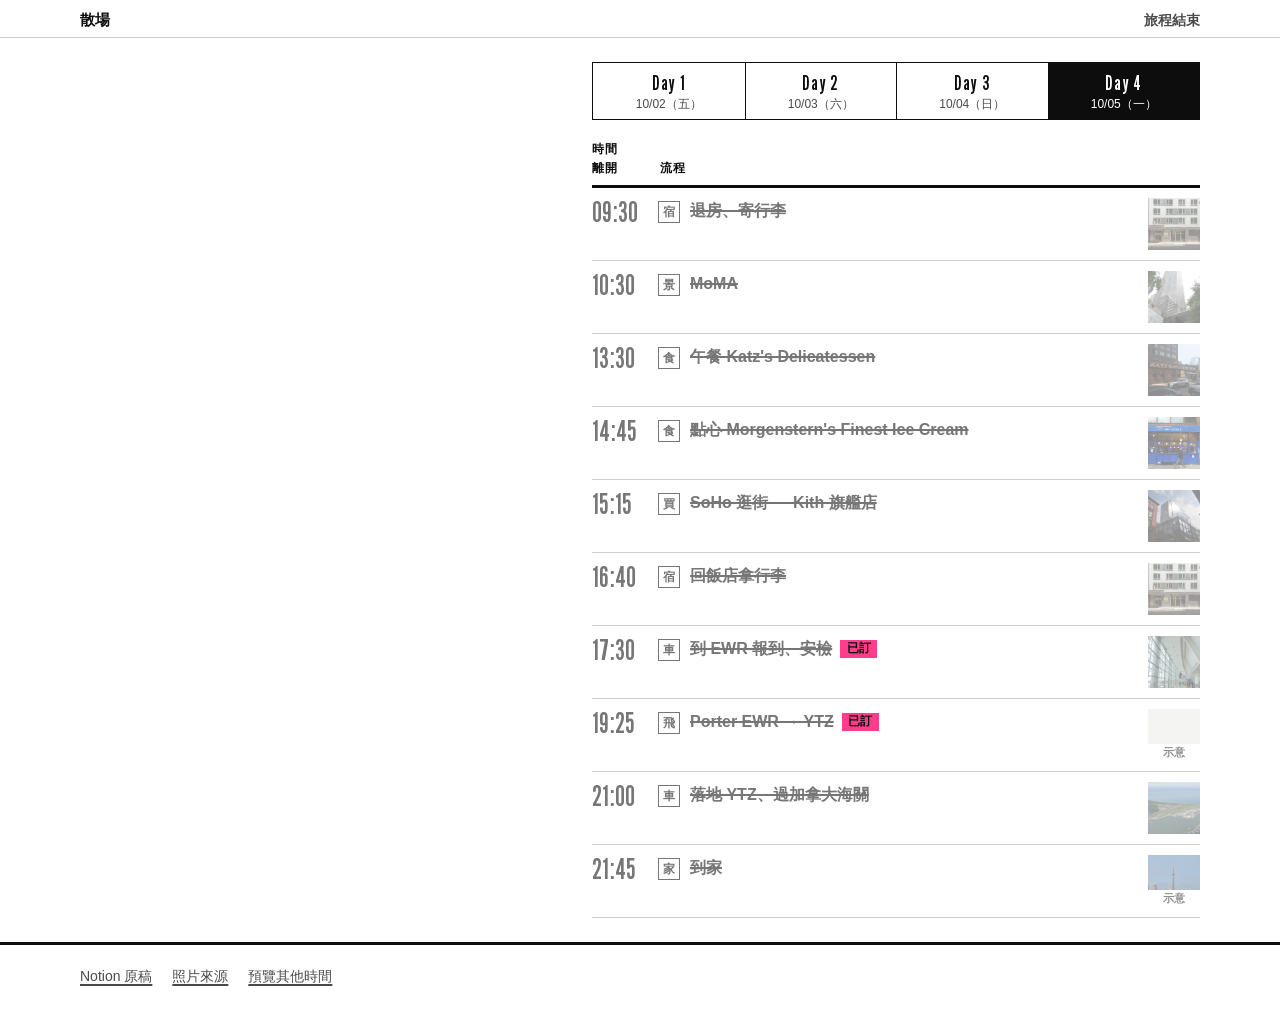
==== commit a6f0fca5: "Deploy site from source 06b8a5e" ====
--- a/index.html
+++ b/index.html
@@ -2,7 +2,7 @@
 <html lang="zh-Hant">
 <head>
   <meta charset="utf-8">
-  <meta name="viewport" content="width=device-width, initial-scale=1, viewport-fit=cover">
+  <meta name="viewport" content="width=device-width, initial-scale=1, maximum-scale=1, user-scalable=no, viewport-fit=cover">
   <meta name="robots" content="noindex, nofollow">
   <meta name="color-scheme" content="light dark">
   <meta name="theme-color" content="#ffffff">
@@ -41,9 +41,9 @@
   <h1 class="visually-hidden">2026 紐約行</h1>
   <div id="preview-banner" class="rehearsal" hidden></div>
   <section id="call" class="call" aria-label="離開提醒"></section>
+  <p id="announce" class="visually-hidden" aria-live="polite"></p>
   <main class="stage">
     <div class="prompt">
-      <div id="strip"></div>
       <div id="cards"></div>
       <button type="button" id="pull" class="pull" aria-expanded="false" aria-controls="order"></button>
     </div>
@@ -60,8 +60,8 @@
   <footer class="colophon">
     <a href="https://app.notion.com/p/3dabc029903e81b485cfee217af07c64" target="_blank" rel="noopener">Notion 原稿</a>
     <a href="credits.html">照片來源</a>
-    <button type="button" id="preview-toggle">排練其他時間</button>
-    <input type="datetime-local" id="preview-input" aria-label="排練時間（紐約）" min="2026-10-02T00:00" max="2026-10-05T23:59" hidden>
+    <button type="button" id="preview-toggle">預覽其他時間</button>
+    <input type="datetime-local" id="preview-input" aria-label="預覽時間（紐約）" min="2026-10-02T00:00" max="2026-10-05T23:59" hidden>
   </footer>
   <script type="module" src="src/main.js"></script>
 </body>
--- a/styles.css
+++ b/styles.css
@@ -48,7 +48,8 @@
 
 *, *::before, *::after { box-sizing: border-box; }
 
-html { scrollbar-color: var(--ink) transparent; -webkit-text-size-adjust: 100%; }
+/* Two people use this one-handed on the street: an accidental pinch or double-tap zoom only gets in the way. */
+html { scrollbar-color: var(--ink) transparent; -webkit-text-size-adjust: 100%; touch-action: pan-x pan-y; }
 
 body {
   margin: 0;
@@ -96,21 +97,30 @@
 .rehearsal :focus-visible { outline-color: var(--ground); }
 
 /* The call. While there is time it is one quiet line at the top edge: the page below belongs to the stop.
-   When a warning or alert is due the same element grows downward into the band, numeral at poster scale,
-   and for a booking it floods. It condenses again once the reader scrolls into the day. */
-.call { position: sticky; top: 0; z-index: 5; isolation: isolate; display: flex; align-items: baseline; gap: 0.5rem; padding: calc(0.5rem + env(safe-area-inset-top)) var(--call-gutter, var(--gutter)) 0.5rem; background: var(--ground); border-bottom: var(--rule-hair); font-variant-numeric: tabular-nums; transition: color 0.3s var(--ease-out) 0.1s, border-color 0.3s var(--ease-out); }
-.call::before { content: ""; position: absolute; inset: 0; z-index: -1; background: var(--flood, transparent); transform: scaleX(0); transform-origin: left; transition: transform 0.55s var(--ease-out), background-color 0.35s var(--ease-out); }
-.call-big { line-height: 1; }
+   When a warning or alert is due the same elements grow into the band, numeral at poster scale, and for a
+   booking it floods. It keeps one layout and one set of elements in both states so the change can animate:
+   the numeral's size transitions, and the line beneath it rides down as the numeral grows. Only type size
+   animates, and only inside this overlay, so the page itself never reflows.
+
+   The band never pushes the page. The call reserves only the quiet line's height in the flow; its inner
+   box grows downward over the top of the photo, so the name, the note, the next stop and the button stay
+   exactly where they were. */
+.call { --call-line: 2.75rem; position: sticky; top: 0; z-index: 5; height: calc(var(--call-line) + env(safe-area-inset-top)); font-variant-numeric: tabular-nums; }
+.call-inner { position: absolute; top: 0; left: 0; right: 0; isolation: isolate; display: flex; flex-wrap: wrap; align-items: baseline; column-gap: 0.5rem; row-gap: 0; min-height: 100%; padding: calc(0.75rem + env(safe-area-inset-top)) var(--call-gutter, var(--gutter)) 0.5rem; background: var(--ground); border-bottom: var(--rule-hair); transition: color 0.3s var(--ease-out) 0.1s, border-color 0.3s var(--ease-out); }
+.call-inner::before { content: ""; position: absolute; inset: 0; z-index: -1; background: var(--flood, transparent); transform: scaleX(0); transform-origin: left; transition: transform 0.55s var(--ease-out), background-color 0.35s var(--ease-out); }
+.call-big { min-width: 0%; line-height: 1; transition: font-size 0.45s var(--ease-out); }
 .call-big.is-numeral { font-family: var(--gothic); font-size: 1.25rem; letter-spacing: 0.01em; }
 .call-big.is-word { font-size: 0.9375rem; font-weight: 800; }
-.call-line { display: flex; flex: 1; align-items: baseline; justify-content: space-between; gap: 0.75rem; min-width: 0; }
-.call-tail { font-size: 0.9375rem; font-weight: 700; }
-.call-detail { color: var(--ink-2); font-size: 0.875rem; font-weight: 600; white-space: nowrap; overflow: hidden; text-overflow: ellipsis; }
+.call-line { display: flex; flex: 1 1 9rem; align-items: baseline; justify-content: space-between; gap: 0.75rem; min-width: 0; }
+.call-tail { font-size: 0.9375rem; font-weight: 700; line-height: 1.2; transition: font-size 0.45s var(--ease-out); }
+.call-detail { color: var(--ink-2); font-size: 0.875rem; font-weight: 600; line-height: 1.2; white-space: nowrap; overflow: hidden; text-overflow: ellipsis; transition: font-size 0.45s var(--ease-out), background-color 0.3s var(--ease-out), color 0.3s var(--ease-out); }
+.call-strip { flex: 0 0 100%; }
+.call-strip .tape-strip { margin: 0.5rem calc(-1 * var(--call-gutter, var(--gutter))) -0.5rem; }
 
 /* The band: only for a warning or an alert. */
-[data-cue="warning"] .call, [data-cue="alert"] .call { display: grid; gap: 0.25rem; padding: calc(0.875rem + env(safe-area-inset-top)) var(--call-gutter, var(--gutter)) 0.75rem; border-bottom: var(--rule-heavy); }
-[data-cue="warning"] .call-big.is-numeral, [data-cue="alert"] .call-big.is-numeral { font-size: clamp(7.5rem, 43vw, 11rem); line-height: 0.84; letter-spacing: 0.005em; margin-left: -0.03em; }
-[data-cue="warning"] .call-tail, [data-cue="alert"] .call-tail { font-size: 1.375rem; font-weight: 800; line-height: 1.2; }
+[data-cue="warning"] .call-inner, [data-cue="alert"] .call-inner { row-gap: 0.25rem; padding: calc(0.875rem + env(safe-area-inset-top)) var(--call-gutter, var(--gutter)) 0.75rem; border-bottom: var(--rule-heavy); }
+[data-cue="warning"] .call-big.is-numeral, [data-cue="alert"] .call-big.is-numeral { min-width: 100%; font-size: clamp(7.5rem, 43vw, 11rem); line-height: 0.84; letter-spacing: 0.005em; }
+[data-cue="warning"] .call-tail, [data-cue="alert"] .call-tail { font-size: 1.375rem; font-weight: 800; }
 
 /* A warning or alert is never colour alone: the countdown inverts into an ink chip, flooded or not. */
 [data-cue="warning"] .call-detail, [data-cue="alert"] .call-detail { padding: 0 0.5rem; background: var(--flood-ink, var(--ink)); color: var(--flood, var(--ground)); font-size: 1.375rem; font-weight: 800; }
@@ -118,17 +128,21 @@
 /* It floods only when the very next stop is booked. The colour wipes in from the numeral. */
 [data-hard="true"][data-cue="warning"] { --flood: var(--warning-yellow); --flood-ink: #0d0d0d; }
 [data-hard="true"][data-cue="alert"] { --flood: var(--alert-red); --flood-ink: #ffffff; }
-[data-hard="true"] .call::before { transform: scaleX(1); }
-[data-hard="true"] .call { color: var(--flood-ink); border-bottom-color: var(--flood); }
+[data-hard="true"] .call-inner::before { transform: scaleX(1); }
+[data-hard="true"] .call-inner { color: var(--flood-ink); border-bottom-color: var(--flood); }
 [data-hard="true"] .call :focus-visible { outline-color: currentColor; }
 
+/* Deep in the day the band condenses to a single line again, keeping its flood. */
 @media (max-width: 59.999rem) {
-  .is-compact[data-cue="warning"] .call, .is-compact[data-cue="alert"] .call { grid-template-columns: auto 1fr; align-items: end; gap: 0.625rem; padding-block: calc(0.5rem + env(safe-area-inset-top)) 0.5rem; }
-  .is-compact[data-cue="warning"] .call-big.is-numeral, .is-compact[data-cue="alert"] .call-big.is-numeral { font-size: 4rem; }
-  .is-compact[data-cue="warning"] .call-line, .is-compact[data-cue="alert"] .call-line { gap: 0.5rem; padding-bottom: 0.125rem; }
+  .is-compact[data-cue="warning"] .call-inner, .is-compact[data-cue="alert"] .call-inner { padding-block: calc(0.5rem + env(safe-area-inset-top)) 0.5rem; row-gap: 0; }
+  .is-compact[data-cue="warning"] .call-big.is-numeral, .is-compact[data-cue="alert"] .call-big.is-numeral { min-width: 0%; font-size: 4rem; line-height: 0.9; }
   .is-compact[data-cue="warning"] .call-tail, .is-compact[data-cue="alert"] .call-tail { font-size: 1rem; }
   .is-compact[data-cue="warning"] .call-detail, .is-compact[data-cue="alert"] .call-detail { font-size: 0.9375rem; }
 }
+
+/* With no photo beneath it (before the day's first stop) there is nothing to grow over, so the band takes its own room. */
+body:not(:has(.plate-now)) .call { height: auto; }
+body:not(:has(.plate-now)) .call-inner { position: relative; }
 
 /* When the itinerary cannot load there is nothing to call and nothing to pull. */
 [data-cue="error"] .call, [data-cue="error"] .pull { display: none; }
@@ -207,7 +221,6 @@
 .out { color: var(--ink-2); font-size: 0.75rem; font-weight: 700; font-variant-numeric: tabular-nums; white-space: nowrap; }
 .cue-title { padding-top: 0.125rem; font-weight: 700; line-height: 1.4; }
 .code { display: grid; place-items: center; width: 1.375rem; height: 1.375rem; margin-top: 0.1875rem; border: 1.5px solid currentColor; font-size: 0.75rem; font-weight: 700; line-height: 1; }
-.plate-thumb { width: 3.25rem; height: 3.25rem; }
 
 .cue-body { display: grid; justify-items: start; gap: 0.5rem; padding: 0 0 1rem 6.125rem; }
 .cue-body .notes, .cue-body .text-link, .cue-body .leg { margin-top: 0; }
@@ -236,7 +249,8 @@
 /* Colophon */
 .colophon { display: flex; flex-wrap: wrap; align-items: center; gap: 0.75rem 1.25rem; padding: 1.25rem var(--gutter) calc(2rem + env(safe-area-inset-bottom)); border-top: var(--rule-heavy); color: var(--ink-2); font-size: 0.875rem; }
 .colophon button { padding: 0; background: none; border: 0; text-decoration: underline; text-decoration-thickness: 1.5px; text-underline-offset: 0.2em; }
-.colophon input { padding: 0.375rem 0.5rem; background: var(--ground); color: var(--ink); border: 1.5px solid var(--ink); border-radius: 0; font: inherit; }
+/* 16px, not the colophon's 14: iOS zooms the whole page into any field set smaller than that. */
+.colophon input { font: inherit; font-size: 1rem; padding: 0.375rem 0.5rem; background: var(--ground); color: var(--ink); border: 1.5px solid var(--ink); border-radius: 0; }
 
 /* Credits page */
 .credits-page { padding: 1.25rem var(--gutter) 3rem; }
@@ -251,10 +265,13 @@
 @media (min-width: 60rem) {
   /* The call spans the top of the window; beneath it the page holds the left column and the day stands open on the right. */
   :root { --gutter: 0rem; --frame: max(2rem, calc((100% - 70rem) / 2)); }
-  .call { --call-gutter: var(--frame); }
+  .call { --call-gutter: var(--frame); height: auto; }
+  .call-inner { position: relative; }
   .rehearsal { padding-inline: var(--frame); }
   .stage { display: grid; grid-template-columns: minmax(22rem, 28rem) minmax(26rem, 38rem); justify-content: center; gap: 0 4rem; padding: 1.5rem 2rem 0; }
   .prompt { display: block; position: sticky; top: 3.5rem; align-self: start; max-height: calc(100dvh - 3.5rem); overflow-y: auto; scrollbar-width: none; }
+  /* The band is several times taller than the quiet line; while it shows, the page column scrolls with the page instead of sliding under it. */
+  [data-cue="warning"] .prompt, [data-cue="alert"] .prompt { position: static; max-height: none; }
   .order-col { display: block; }
   .tape-strip { padding-inline: 1rem; }
   .plate-now { max-height: 18rem; }
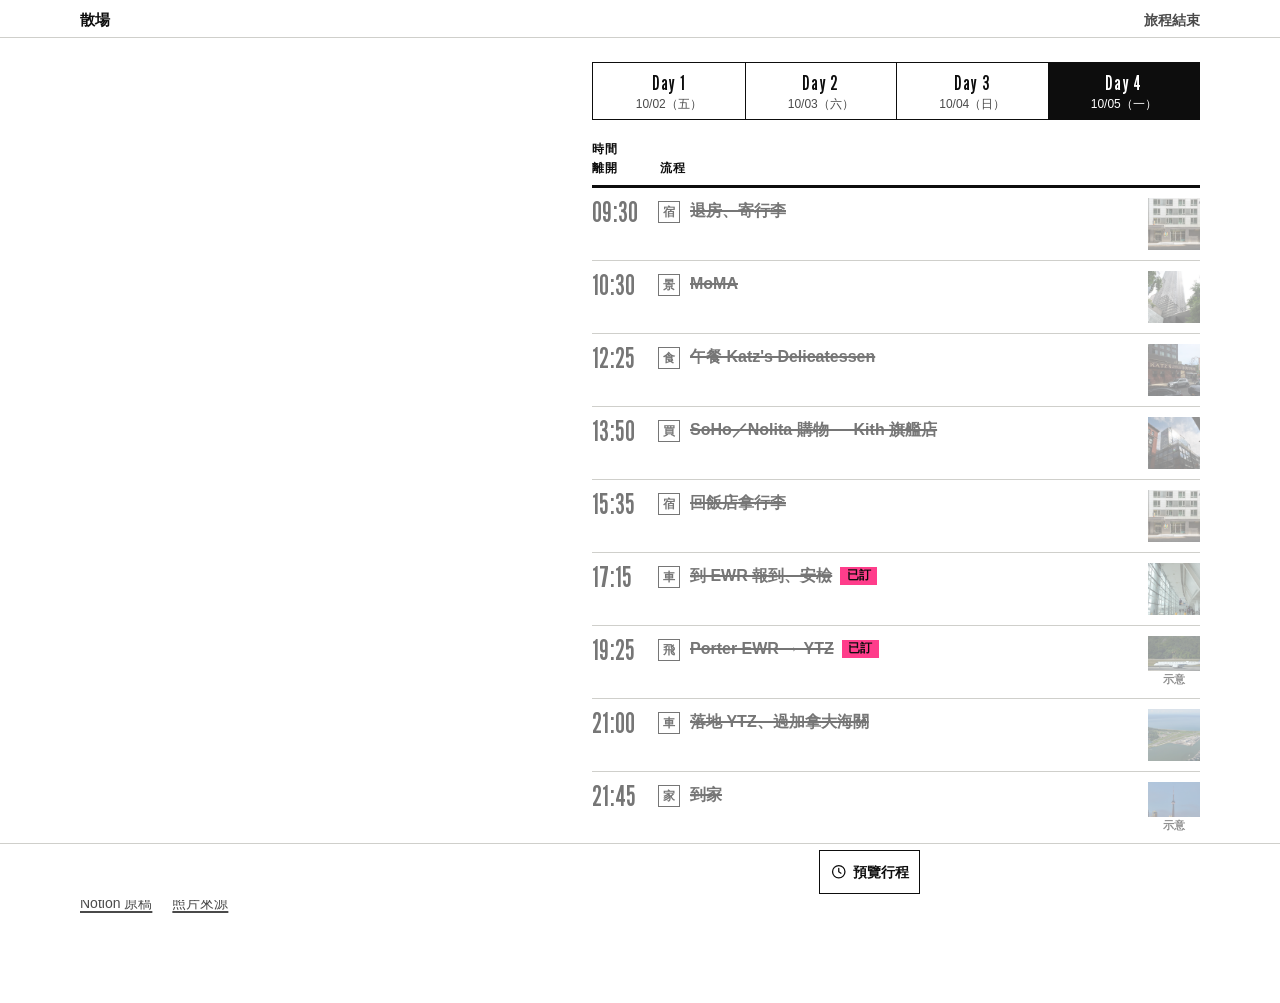
==== commit 3490d9f8: "Deploy site from source faec958" ====
--- a/index.html
+++ b/index.html
@@ -39,12 +39,15 @@
 </head>
 <body data-cue="idle">
   <h1 class="visually-hidden">2026 紐約行</h1>
-  <div id="preview-banner" class="rehearsal" hidden></div>
+  <div id="preview-banner" class="rehearsal" hidden>
+    <p><strong>預覽</strong><span id="preview-date"></span> <time id="preview-time"></time></p>
+    <button type="button" id="preview-exit">回到現在</button>
+  </div>
   <section id="call" class="call" aria-label="離開提醒"></section>
   <p id="announce" class="visually-hidden" aria-live="polite"></p>
   <main class="stage">
     <div class="prompt">
-      <div id="cards"></div>
+      <div id="cards" tabindex="-1"></div>
       <button type="button" id="pull" class="pull" aria-expanded="false" aria-controls="order"></button>
     </div>
     <div class="order-col">
@@ -60,9 +63,40 @@
   <footer class="colophon">
     <a href="https://app.notion.com/p/3dabc029903e81b485cfee217af07c64" target="_blank" rel="noopener">Notion 原稿</a>
     <a href="credits.html">照片來源</a>
-    <button type="button" id="preview-toggle">預覽其他時間</button>
-    <input type="datetime-local" id="preview-input" aria-label="預覽時間（紐約）" min="2026-10-02T00:00" max="2026-10-05T23:59" hidden>
   </footer>
+  <div id="preview-dock" class="preview-dock">
+    <div id="preview-launcher" class="preview-launcher">
+      <button type="button" id="preview-toggle" class="preview-entry" aria-controls="preview-controls" aria-expanded="false" title="行程載入後可預覽" disabled><svg class="icon" viewBox="0 0 24 24" aria-hidden="true"><circle cx="12" cy="12" r="8.5"/><path d="M12 7.5V12l3 2"/></svg>預覽行程</button>
+    </div>
+    <section id="preview-controls" class="preview-controls" aria-label="預覽行程控制" hidden>
+      <nav id="preview-days" class="preview-days" aria-label="預覽日期"></nav>
+      <div class="preview-scrub">
+        <div class="preview-description"><label for="preview-slider">拖動時間</label><span id="preview-position"></span></div>
+        <div class="preview-track">
+          <div class="preview-rail" aria-hidden="true"><span id="preview-fill"></span></div>
+          <div id="preview-markers" class="preview-markers" aria-hidden="true"></div>
+          <input type="range" id="preview-slider" min="0" max="1439" step="1" value="0" aria-describedby="preview-slider-hint" disabled>
+        </div>
+        <div class="preview-range" aria-hidden="true"><span id="preview-start"></span><span class="preview-legend"><i></i> 已訂</span><span id="preview-end"></span></div>
+        <p id="preview-slider-hint" class="visually-hidden">短線標記每一站的開始時間。左右方向鍵調整一分鐘，或用上一站、下一站直接跳站。</p>
+        <p id="preview-outside" class="preview-hint" hidden></p>
+        <div class="preview-steps">
+          <button type="button" id="preview-previous" disabled><svg class="icon" viewBox="0 0 24 24" aria-hidden="true"><path d="M19 12H5m6-6-6 6 6 6"/></svg>上一站</button>
+          <button type="button" id="preview-next" disabled>下一站<svg class="icon" viewBox="0 0 24 24" aria-hidden="true"><path d="M5 12h14m-6-6 6 6-6 6"/></svg></button>
+        </div>
+        <details id="preview-exact" class="preview-exact">
+          <summary>輸入確切時間<svg class="icon" viewBox="0 0 24 24" aria-hidden="true"><path d="m6 9 6 6 6-6"/></svg></summary>
+          <form id="preview-form" novalidate>
+            <label for="preview-input" id="preview-input-label">確切時間（紐約）</label>
+            <div class="preview-fields"><input type="time" id="preview-input" step="60" required disabled><button type="submit" disabled>前往</button></div>
+            <p id="preview-input-hint" class="preview-hint"></p>
+            <p id="preview-input-error" class="preview-hint" role="alert" hidden></p>
+          </form>
+        </details>
+      </div>
+    </section>
+  </div>
+  <p id="preview-status" class="visually-hidden" role="status" aria-live="polite" aria-atomic="true"></p>
   <script type="module" src="src/main.js"></script>
 </body>
 </html>
--- a/styles.css
+++ b/styles.css
@@ -33,6 +33,9 @@
   --rule-hair: 1px solid var(--hairline);
   --gutter: max(1rem, calc((100% - 35rem) / 2));
   --ease-out: cubic-bezier(0.16, 1, 0.3, 1);
+  --preview-header-height: 0px;
+  --preview-dock-height: calc(3.5rem + env(safe-area-inset-bottom));
+  --call-safe-top: env(safe-area-inset-top);
 }
 
 @media (prefers-color-scheme: dark) {
@@ -49,7 +52,7 @@
 *, *::before, *::after { box-sizing: border-box; }
 
 /* Two people use this one-handed on the street: an accidental pinch or double-tap zoom only gets in the way. */
-html { scrollbar-color: var(--ink) transparent; -webkit-text-size-adjust: 100%; touch-action: pan-x pan-y; }
+html { scrollbar-color: var(--ink) transparent; -webkit-text-size-adjust: 100%; touch-action: pan-x pan-y; scroll-padding-top: calc(var(--preview-header-height) + 4rem); scroll-padding-bottom: calc(var(--preview-dock-height) + 1rem); }
 
 body {
   margin: 0;
@@ -90,10 +93,13 @@
 .stage, .prompt, .order-col { display: contents; }
 
 /* Rehearsal: the sheet inverted into a solid band, so a previewed time is never mistaken for live. */
-.rehearsal { display: flex; align-items: center; justify-content: space-between; gap: 0.75rem; padding: 0.375rem var(--gutter); background: var(--ink); color: var(--ground); font-size: 0.875rem; font-variant-numeric: tabular-nums; }
-.rehearsal[hidden] { display: none; }
-.rehearsal strong { margin-right: 0.5rem; font-weight: 800; letter-spacing: 0.08em; }
-.rehearsal button { padding: 0.125rem 0.625rem; background: none; border: 1.5px solid currentColor; font-weight: 700; }
+.rehearsal { position: sticky; top: 0; z-index: 10; display: flex; align-items: center; justify-content: space-between; gap: 0.5rem; padding: calc(0.375rem + env(safe-area-inset-top)) var(--gutter) 0.375rem; background: var(--ink); color: var(--ground); font-size: 0.875rem; font-variant-numeric: tabular-nums; }
+[hidden] { display: none !important; }
+[data-preview="true"] { --call-safe-top: 0px; }
+.rehearsal p { display: flex; flex-wrap: wrap; align-items: baseline; gap: 0.25rem 0.375rem; min-width: 0; }
+.rehearsal strong { font-weight: 800; letter-spacing: 0.08em; }
+.rehearsal time { font: 400 1.75rem/1 var(--gothic); }
+.rehearsal button { flex: none; min-height: 2.75rem; padding: 0.125rem 0.625rem; background: none; border: 1.5px solid currentColor; font-weight: 700; }
 .rehearsal :focus-visible { outline-color: var(--ground); }
 
 /* The call. While there is time it is one quiet line at the top edge: the page below belongs to the stop.
@@ -105,8 +111,8 @@
    The band never pushes the page. The call reserves only the quiet line's height in the flow; its inner
    box grows downward over the top of the photo, so the name, the note, the next stop and the button stay
    exactly where they were. */
-.call { --call-line: 2.75rem; position: sticky; top: 0; z-index: 5; height: calc(var(--call-line) + env(safe-area-inset-top)); font-variant-numeric: tabular-nums; }
-.call-inner { position: absolute; top: 0; left: 0; right: 0; isolation: isolate; display: flex; flex-wrap: wrap; align-items: baseline; column-gap: 0.5rem; row-gap: 0; min-height: 100%; padding: calc(0.75rem + env(safe-area-inset-top)) var(--call-gutter, var(--gutter)) 0.5rem; background: var(--ground); border-bottom: var(--rule-hair); transition: color 0.3s var(--ease-out) 0.1s, border-color 0.3s var(--ease-out); }
+.call { --call-line: 2.75rem; position: sticky; top: var(--preview-header-height); z-index: 5; height: calc(var(--call-line) + var(--call-safe-top)); font-variant-numeric: tabular-nums; }
+.call-inner { position: absolute; top: 0; left: 0; right: 0; isolation: isolate; display: flex; flex-wrap: wrap; align-items: baseline; column-gap: 0.5rem; row-gap: 0; min-height: 100%; padding: calc(0.75rem + var(--call-safe-top)) var(--call-gutter, var(--gutter)) 0.5rem; background: var(--ground); border-bottom: var(--rule-hair); transition: color 0.3s var(--ease-out) 0.1s, border-color 0.3s var(--ease-out); }
 .call-inner::before { content: ""; position: absolute; inset: 0; z-index: -1; background: var(--flood, transparent); transform: scaleX(0); transform-origin: left; transition: transform 0.55s var(--ease-out), background-color 0.35s var(--ease-out); }
 .call-big { min-width: 0%; line-height: 1; transition: font-size 0.45s var(--ease-out); }
 .call-big.is-numeral { font-family: var(--gothic); font-size: 1.25rem; letter-spacing: 0.01em; }
@@ -118,7 +124,7 @@
 .call-strip .tape-strip { margin: 0.5rem calc(-1 * var(--call-gutter, var(--gutter))) -0.5rem; }
 
 /* The band: only for a warning or an alert. */
-[data-cue="warning"] .call-inner, [data-cue="alert"] .call-inner { row-gap: 0.25rem; padding: calc(0.875rem + env(safe-area-inset-top)) var(--call-gutter, var(--gutter)) 0.75rem; border-bottom: var(--rule-heavy); }
+[data-cue="warning"] .call-inner, [data-cue="alert"] .call-inner { row-gap: 0.25rem; padding: calc(0.875rem + var(--call-safe-top)) var(--call-gutter, var(--gutter)) 0.75rem; border-bottom: var(--rule-heavy); }
 [data-cue="warning"] .call-big.is-numeral, [data-cue="alert"] .call-big.is-numeral { min-width: 100%; font-size: clamp(7.5rem, 43vw, 11rem); line-height: 0.84; letter-spacing: 0.005em; }
 [data-cue="warning"] .call-tail, [data-cue="alert"] .call-tail { font-size: 1.375rem; font-weight: 800; }
 
@@ -134,7 +140,7 @@
 
 /* Deep in the day the band condenses to a single line again, keeping its flood. */
 @media (max-width: 59.999rem) {
-  .is-compact[data-cue="warning"] .call-inner, .is-compact[data-cue="alert"] .call-inner { padding-block: calc(0.5rem + env(safe-area-inset-top)) 0.5rem; row-gap: 0; }
+  .is-compact[data-cue="warning"] .call-inner, .is-compact[data-cue="alert"] .call-inner { padding-block: calc(0.5rem + var(--call-safe-top)) 0.5rem; row-gap: 0; }
   .is-compact[data-cue="warning"] .call-big.is-numeral, .is-compact[data-cue="alert"] .call-big.is-numeral { min-width: 0%; font-size: 4rem; line-height: 0.9; }
   .is-compact[data-cue="warning"] .call-tail, .is-compact[data-cue="alert"] .call-tail { font-size: 1rem; }
   .is-compact[data-cue="warning"] .call-detail, .is-compact[data-cue="alert"] .call-detail { font-size: 0.9375rem; }
@@ -248,9 +254,54 @@
 
 /* Colophon */
 .colophon { display: flex; flex-wrap: wrap; align-items: center; gap: 0.75rem 1.25rem; padding: 1.25rem var(--gutter) calc(2rem + env(safe-area-inset-bottom)); border-top: var(--rule-heavy); color: var(--ink-2); font-size: 0.875rem; }
-.colophon button { padding: 0; background: none; border: 0; text-decoration: underline; text-decoration-thickness: 1.5px; text-underline-offset: 0.2em; }
-/* 16px, not the colophon's 14: iOS zooms the whole page into any field set smaller than that. */
-.colophon input { font: inherit; font-size: 1rem; padding: 0.375rem 0.5rem; background: var(--ground); color: var(--ink); border: 1.5px solid var(--ink); border-radius: 0; }
+
+/* Preview is one small entry while live. Only rehearsal deploys the thumb-reachable controls. */
+body:has(#preview-dock) { padding-bottom: var(--preview-dock-height); }
+.preview-dock { position: fixed; bottom: 0; left: 0; right: 0; z-index: 10; background: var(--ground); padding-bottom: env(safe-area-inset-bottom); }
+.preview-launcher { display: flex; justify-content: flex-end; padding: 0.375rem max(1rem, calc((100% - 35rem) / 2)); border-top: var(--rule-hair); }
+.preview-entry { display: inline-flex; align-items: center; gap: 0.375rem; min-height: 2.75rem; padding: 0.375rem 0.625rem; border: 1.5px solid var(--ink); background: var(--ground); font-size: 0.875rem; font-weight: 700; }
+.preview-dock button:disabled { opacity: 0.35; cursor: default; }
+.preview-entry:active:not(:disabled), .preview-steps button:active:not(:disabled) { transform: translateY(1px); }
+.preview-controls { border-top: var(--rule-heavy); max-height: 60dvh; overflow-y: auto; overscroll-behavior: contain; }
+.preview-days { display: grid; grid-template-columns: repeat(4, minmax(0, 1fr)); max-width: 35rem; margin: 0 auto; border-bottom: 1.5px solid var(--ink); }
+.preview-days button { display: grid; gap: 0.125rem; min-height: 3.25rem; padding: 0.375rem 0.25rem; border: 0; border-left: var(--rule-hair); background: var(--ground); line-height: 1.2; }
+.preview-days button:first-child { border-left: 0; }
+.preview-days .is-selected { background: var(--ink); color: var(--ground); }
+.preview-days .is-selected .tab-date { color: inherit; }
+.preview-days button:focus-visible { outline-color: currentColor; outline-offset: -4px; }
+.preview-scrub { max-width: 35rem; margin: 0 auto; padding: 0.5rem 1rem 0; }
+.preview-description { display: flex; justify-content: space-between; gap: 0.5rem; font-size: 0.875rem; }
+.preview-description label { font-weight: 800; }
+#preview-position { color: var(--ink-2); font-variant-numeric: tabular-nums; }
+.preview-track { position: relative; height: 2.75rem; margin-top: 0.125rem; }
+.preview-rail { position: absolute; top: 1.25rem; left: 0.875rem; right: 0.875rem; height: 2px; background: var(--hairline); }
+.preview-rail span { display: block; height: 100%; background: var(--ink); }
+.preview-markers { position: absolute; left: 0.875rem; right: 0.875rem; top: 1.6875rem; pointer-events: none; }
+.preview-marker { position: absolute; top: 0; height: 0.5rem; width: 1px; background: var(--ink); transform: translateX(-50%); }
+.preview-marker.is-booked, .preview-legend i { width: 0.4375rem; height: 0.4375rem; background: var(--tape-pink); border: 1px solid var(--tape-ink); }
+#preview-slider { position: relative; display: block; appearance: none; -webkit-appearance: none; width: 100%; height: 2.75rem; margin: 0; padding: 0; background: transparent; cursor: ew-resize; touch-action: pan-y; }
+#preview-slider::-webkit-slider-runnable-track { height: 2px; background: transparent; }
+#preview-slider::-webkit-slider-thumb { appearance: none; -webkit-appearance: none; width: 1.75rem; height: 1.75rem; margin-top: calc(-0.875rem + 1px); background: var(--ground); border: 2px solid var(--ink); border-radius: 0; }
+#preview-slider::-moz-range-track { height: 2px; background: transparent; }
+#preview-slider::-moz-range-thumb { width: 1.5rem; height: 1.5rem; background: var(--ground); border: 2px solid var(--ink); border-radius: 0; }
+.preview-range { display: flex; align-items: center; justify-content: space-between; gap: 0.5rem; margin-top: -0.125rem; font-size: 0.75rem; color: var(--ink-2); font-variant-numeric: tabular-nums; line-height: 1.2; }
+.preview-legend { display: flex; align-items: center; gap: 0.375rem; }
+.preview-legend i { display: block; }
+.preview-steps { display: grid; grid-template-columns: repeat(2, minmax(0, 1fr)); gap: 0.75rem; margin-top: 0.625rem; }
+.preview-steps button { display: flex; align-items: center; justify-content: center; gap: 0.5rem; min-height: 2.75rem; padding: 0.375rem 0.5rem; background: var(--ground); border: 1.5px solid var(--ink); font-size: 0.9375rem; font-weight: 800; }
+.preview-exact { margin-top: 0.25rem; }
+.preview-exact summary { display: flex; align-items: center; justify-content: space-between; gap: 0.5rem; list-style: none; min-height: 2.75rem; cursor: pointer; color: var(--ink-2); font-size: 0.875rem; }
+.preview-exact summary::-webkit-details-marker { display: none; }
+.preview-exact[open] summary .icon { transform: rotate(180deg); }
+.preview-exact form { padding: 0 0 0.75rem; }
+.preview-exact label { display: block; font-size: 0.875rem; font-weight: 700; }
+.preview-fields { display: grid; grid-template-columns: minmax(0, 1fr) auto; gap: 0.625rem; margin-top: 0.375rem; }
+/* Keep the secondary field at 16px so iOS does not zoom when it receives focus. */
+.preview-fields input { min-width: 0; width: 100%; min-height: 2.75rem; padding: 0.375rem 0.5rem; background: var(--ground); color: var(--ink); border: 1.5px solid var(--ink); border-radius: 0; font: inherit; font-size: 1rem; }
+.preview-fields button { padding: 0 1rem; background: var(--ink); color: var(--ground); border: 0; font: inherit; font-weight: 700; }
+.preview-fields button:focus-visible { outline-color: var(--ink); }
+.preview-hint { margin-top: 0.375rem; font-size: 0.75rem; color: var(--ink-2); }
+#preview-input-error { font-weight: 800; color: var(--ink); }
 
 /* Credits page */
 .credits-page { padding: 1.25rem var(--gutter) 3rem; }
@@ -269,7 +320,7 @@
   .call-inner { position: relative; }
   .rehearsal { padding-inline: var(--frame); }
   .stage { display: grid; grid-template-columns: minmax(22rem, 28rem) minmax(26rem, 38rem); justify-content: center; gap: 0 4rem; padding: 1.5rem 2rem 0; }
-  .prompt { display: block; position: sticky; top: 3.5rem; align-self: start; max-height: calc(100dvh - 3.5rem); overflow-y: auto; scrollbar-width: none; }
+  .prompt { display: block; position: sticky; top: calc(3.5rem + var(--preview-header-height)); align-self: start; max-height: calc(100dvh - 3.5rem - var(--preview-header-height) - var(--preview-dock-height)); overflow-y: auto; scrollbar-width: none; }
   /* The band is several times taller than the quiet line; while it shows, the page column scrolls with the page instead of sliding under it. */
   [data-cue="warning"] .prompt, [data-cue="alert"] .prompt { position: static; max-height: none; }
   .order-col { display: block; }
@@ -282,6 +333,16 @@
   .credits-page { padding-inline: max(2rem, calc((100% - 44rem) / 2)); }
 }
 
+/* On a short phone, rehearsal tools already take the lower half: use the existing compact call
+   and a shorter plate so the stop still has a visible name, rather than spending the rest on a photo. */
+@media (max-width: 59.999rem) and (max-height: 43rem) {
+  [data-preview="true"] .plate-now { max-height: 20svh; }
+  [data-preview="true"]:is([data-cue="warning"], [data-cue="alert"]) .call-inner { padding-block: 0.5rem; row-gap: 0; }
+  [data-preview="true"]:is([data-cue="warning"], [data-cue="alert"]) .call-big.is-numeral { min-width: 0%; font-size: 4rem; line-height: 0.9; }
+  [data-preview="true"]:is([data-cue="warning"], [data-cue="alert"]) .call-tail { font-size: 1rem; }
+  [data-preview="true"]:is([data-cue="warning"], [data-cue="alert"]) .call-detail { font-size: 0.9375rem; }
+}
+
 @media (prefers-reduced-motion: reduce) {
   *, *::before, *::after { animation: none !important; transition: none !important; scroll-behavior: auto !important; }
 }
